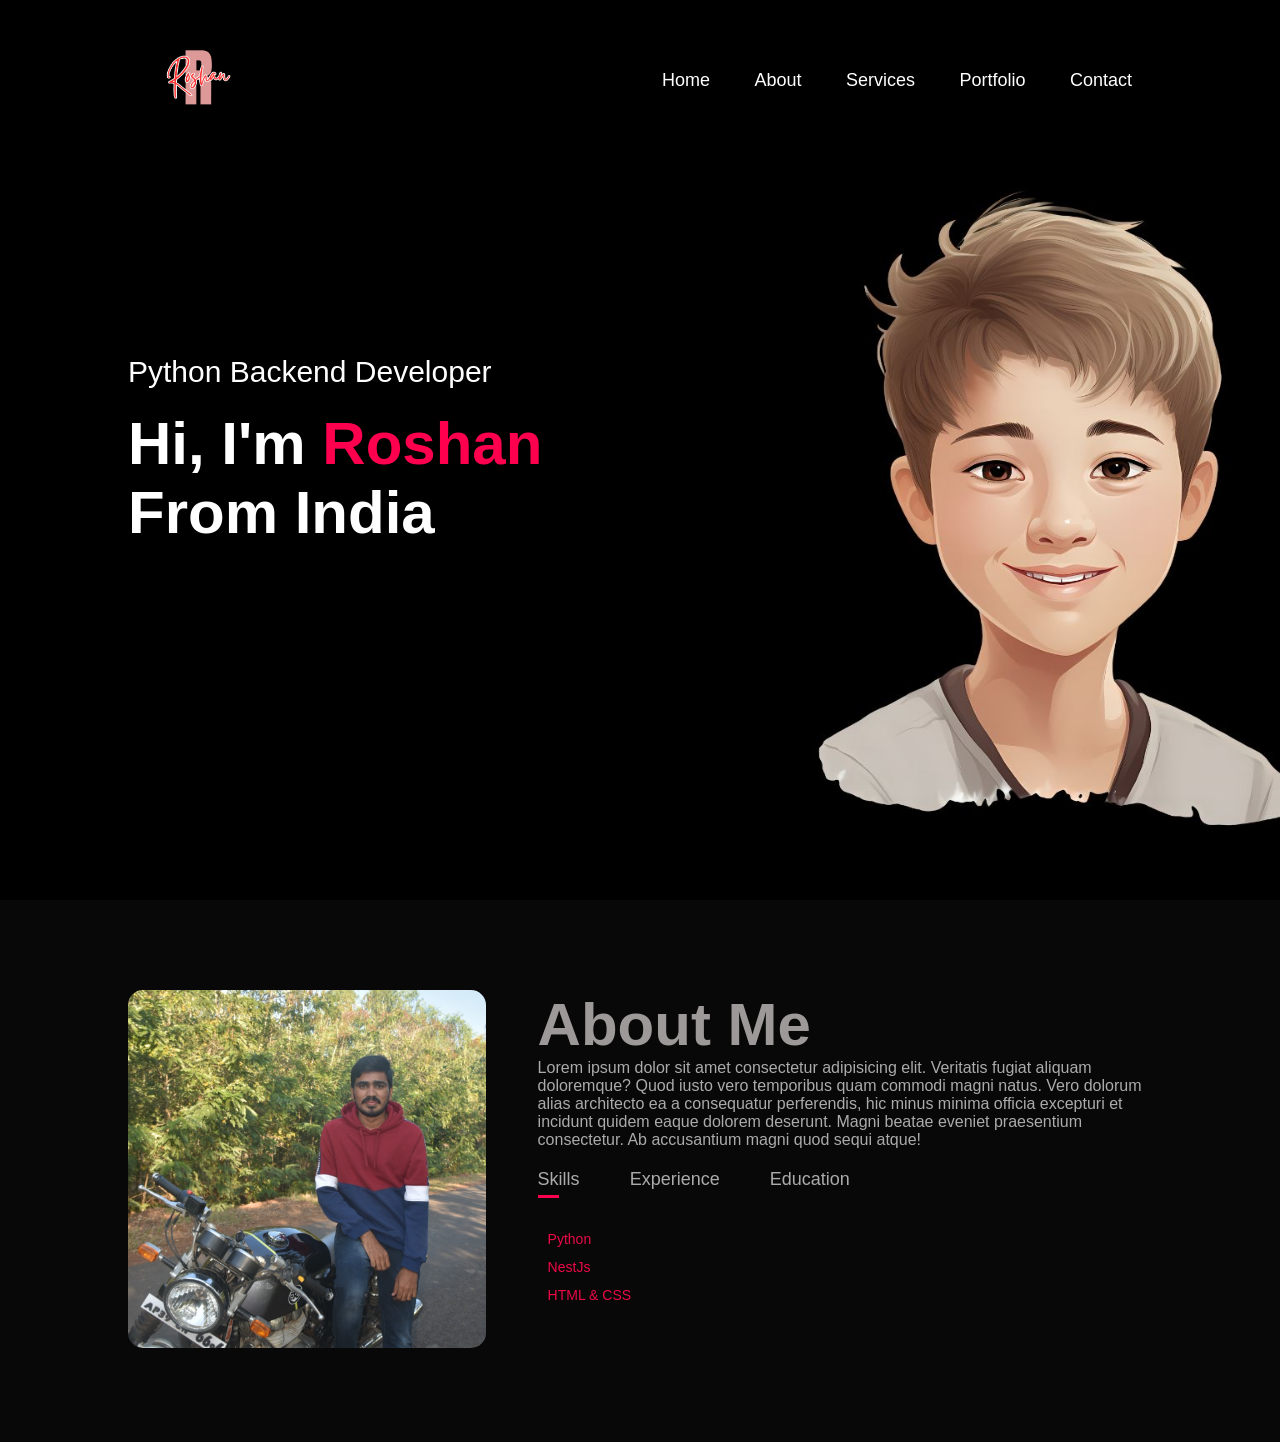
==== index.html @ 66f6ddd4 "Intial commit of portfolio" ====
<!DOCTYPE html>
<html lang="en">
<head>
    <meta charset="UTF-8">
    <meta http-equiv="x-UA-compatible" content="IE=edge">
    <meta name="viewport" content="width=device-width, initial-scale=1.0">
    <title>Roshan - Portfolio Website</title>
    <link rel="stylesheet" href="style.css">
</head>
<body>
    
    <div id="header">
        <div class="container">
            <nav>
                <img src="images/roshan_name_logo.jpg" class= "logo" alt="">
                <ul>
                    <li><a href="#">Home</a></li>
                    <li><a href="#">About</a></li>
                    <li><a href="#">Services</a></li>
                    <li><a href="#">Portfolio</a></li>
                    <li><a href="#">Contact</a></li>
                </ul>
            </nav>
            <div class="header-text">
                <p>Python Backend Developer</p>
                <h1>Hi, I'm <span>Roshan</span><br> From India</h1>
            </div>
        </div>
    </div>
    <!-- about -->
    <div id="about">
        <div class="container">
            <div class="row">
                <div class="about-col-1">
                    <img src="images/aboutpageImg.jpg">
                </div>
                <div class="about-col-2">
                    <h1 class="sub-title">About Me</h1>
                    <p>Lorem ipsum dolor sit amet consectetur adipisicing elit. Veritatis fugiat aliquam doloremque? Quod iusto vero temporibus quam commodi magni natus. Vero dolorum alias architecto ea a consequatur perferendis, hic minus minima officia excepturi et incidunt quidem eaque dolorem deserunt. Magni beatae eveniet praesentium consectetur. Ab accusantium magni quod sequi atque!</p>
                    <div class="tab-titles">
                        <p class="tab-links active-link" onclick="opentab('skills')">Skills</p>
                        <p class="tab-links" onclick="opentab('experience')">Experience</p>
                        <p class="tab-links" onclick="opentab('education')">Education</p>
                    </div>
                    <div class="tab-contents active-tab" id="skills">
                        <ul>
                            <li><span>Python</span></li>
                            <li><span>NestJs</span></li>
                            <li><span>HTML & CSS</span></li>
                        </ul>
                    </div>
                    <div class="tab-contents" id="experience">
                        <ul>
                            <li><span>Python</span> <br>Hands on Experience Backend API's</li>
                            <li><span>NestJs</span><br>Experienced in Building Backend API's</li>
                            <li><span>Web Development</span><br>Experience in HTML and CSS</li>
                        </ul>
                    </div>
                    <div class="tab-contents" id="education">
                        <ul>
                            <li><span>2023 - PACE Institute Of Technology And Sciences</span><br>B.Tech - Electronics and Communication Enginerring</li>
                            <li><span>2019 - Narayana Junior College</span><br>Intermediate - MPC</li>
                            <li><span>2017 - Siddardha High School</span><br>SSC</li>
                        </ul>
                    </div>
                </div>
            </div>
        </div>
    </div>

    <script>

        var tablinks = document.getElementsByClassName("tab-links");
        var tabconents = document.getElementsByClassName("tab-contents");
        function opentab(tabname){
            for (tablink of tablinks){
                tablink.classList.remove("active-link")
            }
            for (tabconent of tabconents){
                tabconent.classList.remove("active-tab")
            }
            event.currentTarget.classList.add("active-link");
            document.getElementById(tabname).classList.add("active-tab")
        }

    </script>

</body>
</html>
---- style.css ----
* {
    margin: 0;
    padding: 0;
    font-family: 'Poppins', sans-serif;
    box-sizing: border-box;
}
body {
    background: #080808;
    color: #fff;
}

#header {
    width: 100%;
    height: 100vh;
    background-image: url(images/R.jpg);
    background-size: cover;
    background-position: center;
}
.container{
    padding: 10px 10%;
}

nav{
    display: flex;
    align-items: center;
    justify-content: space-between;
    flex-wrap: wrap;
}

.logo {
    width: 140px;
}

nav ul li {
    display: inline-block;
    list-style: none;
    margin: 10px 20px;
}

nav ul li a {
    color: #fff;
    text-decoration: none;
    font-size: 18px;
    position: relative;
}

nav ul li a::after{
    content: '';
    width: 0%;
    height: 3px;
    background: #ff004f;
    position: absolute;
    left: 0;
    bottom: -6px;
    transition: 0.5s;
}

nav ul li a:hover::after{
    width: 100%;
}

.header-text {
    margin-top: 20%;
    font-size: 30px;
}

.header-text h1 {
    font-size: 60px;
    margin-top: 20px;
}

.header-text h1 span {
    color: #ff004f;
}

/* -----------about----------- */
#about {
    padding: 80px 0;
    color: #ababab;
}
.row {
    display: flex;
    justify-content: space-between;
    flex-wrap: wrap;
}

.about-col-1{
    flex-basis: 35%;
}
.about-col-1 img{
    width: 100%;
    border-radius: 15px;
}

.about-col-2{
    flex-basis: 60%;
}

.sub-title{
    font-size: 60px;
    font-weight: 600;
    color: #9e9999;
}
.tab-titles{
    display: flex;
    margin: 20px 0 40px;
}
.tab-links{
    margin-right: 50px;
    font-size: 18px;
    font-weight: 500;
    cursor: pointer;
    position: relative;
}
.tab-links::after{
    content: '';
    width: 0;
    height: 3px;
    background: #ff004f;
    position: absolute;
    left: 0;
    bottom: -8px;
    transition: 0.5s;
}
.tab-links.active-link::after{
    width: 50%;
}

.tab-contents ul li {
    list-style: none;
    margin: 10px;
}
.tab-contents ul li span{
    color: #ec0946;
    font-size: 14px;
}
.tab-contents{
    display: none;
}
.tab-contents.active-tab{
    display: block;
}
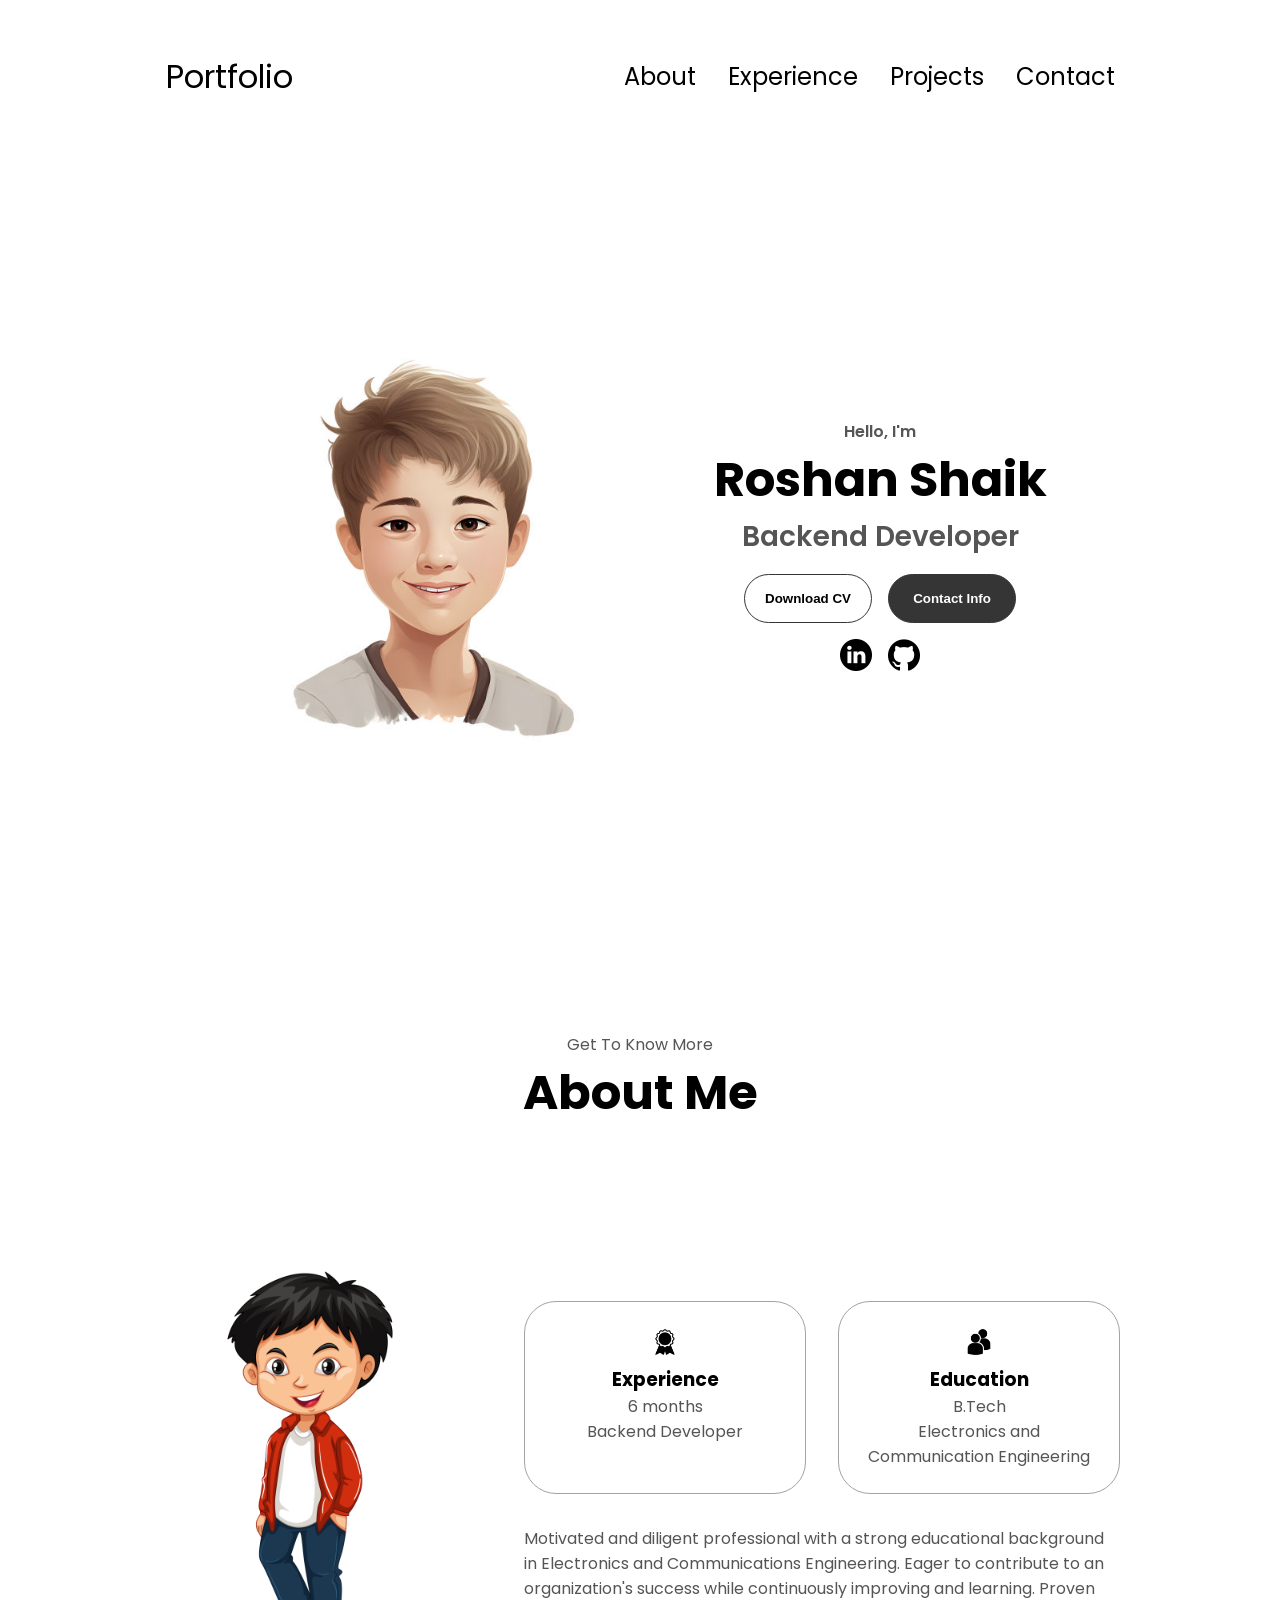
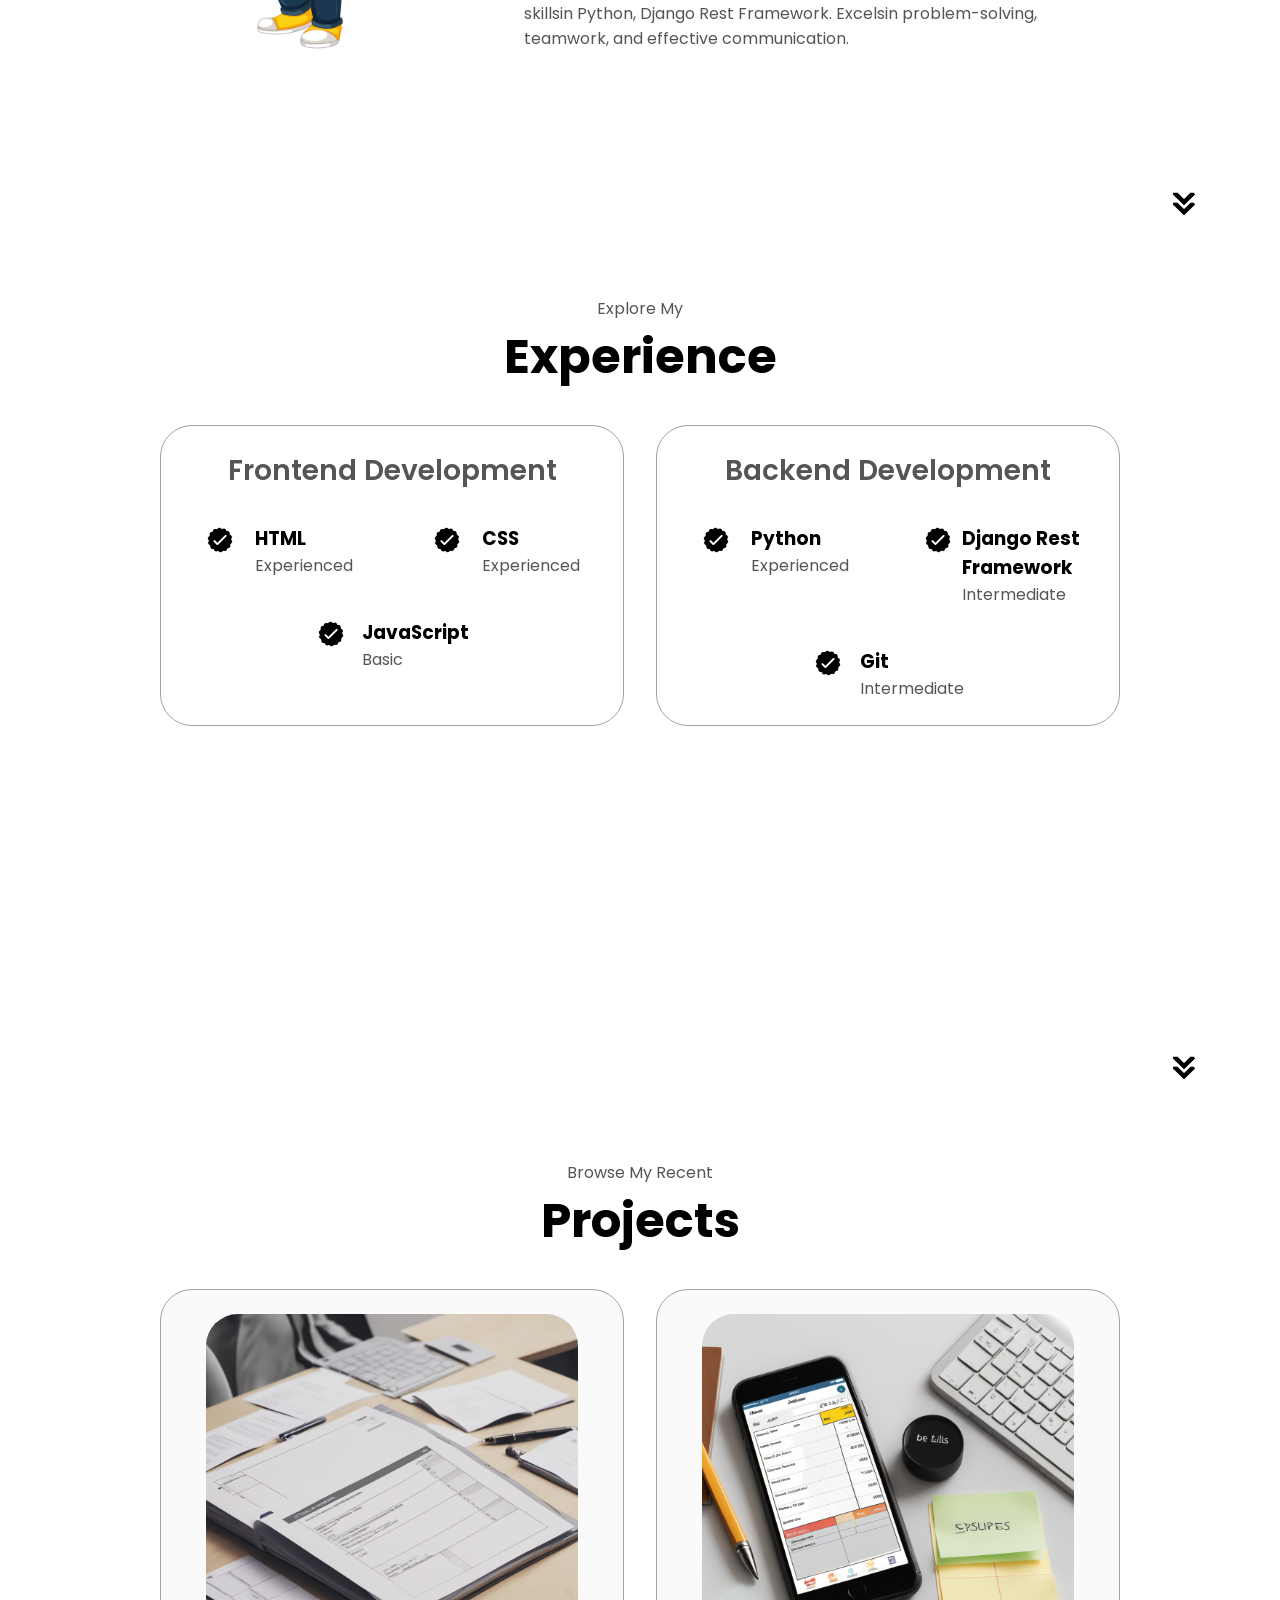
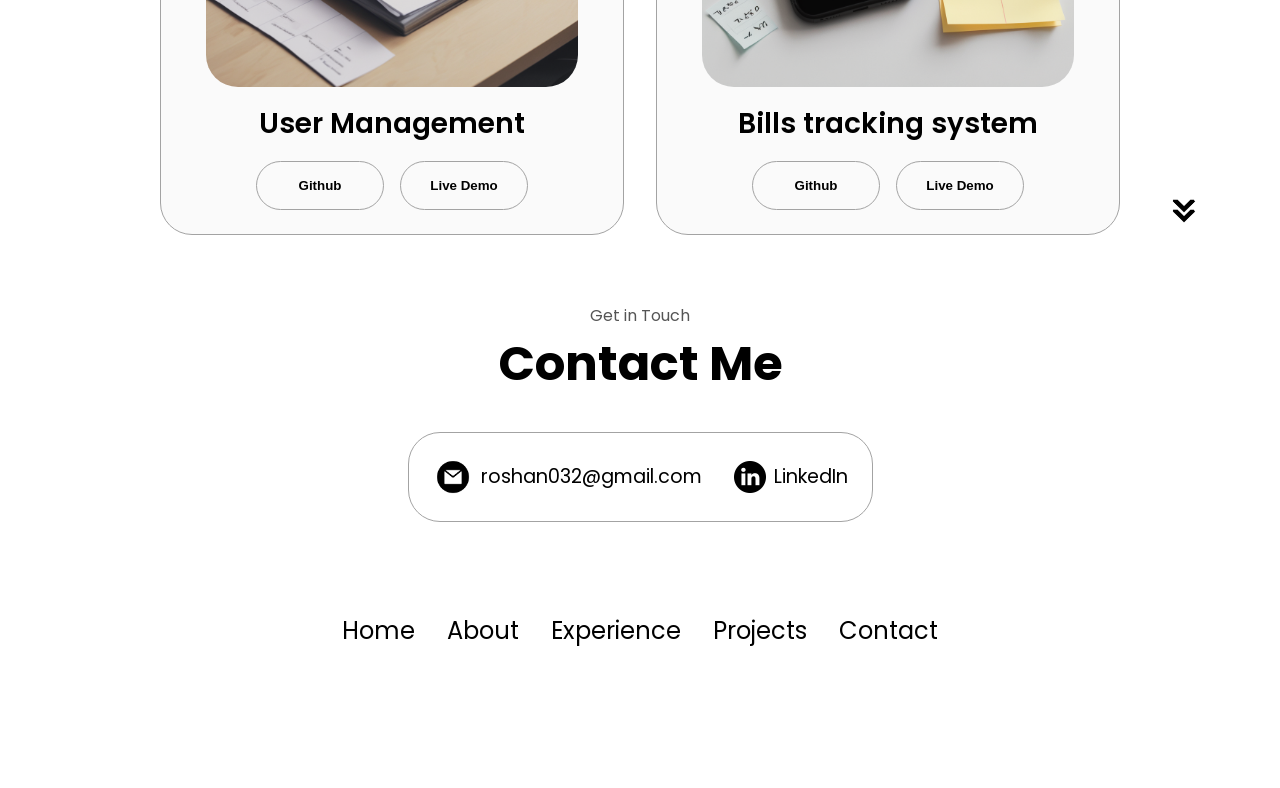
==== commit cda49779: "Intial commit" ====
--- a/index.html
+++ b/index.html
@@ -1,89 +1,382 @@
 <!DOCTYPE html>
 <html lang="en">
-<head>
-    <meta charset="UTF-8">
-    <meta http-equiv="x-UA-compatible" content="IE=edge">
-    <meta name="viewport" content="width=device-width, initial-scale=1.0">
-    <title>Roshan - Portfolio Website</title>
-    <link rel="stylesheet" href="style.css">
-</head>
-<body>
-    
-    <div id="header">
-        <div class="container">
-            <nav>
-                <img src="images/roshan_name_logo.jpg" class= "logo" alt="">
-                <ul>
-                    <li><a href="#">Home</a></li>
-                    <li><a href="#">About</a></li>
-                    <li><a href="#">Services</a></li>
-                    <li><a href="#">Portfolio</a></li>
-                    <li><a href="#">Contact</a></li>
-                </ul>
-            </nav>
-            <div class="header-text">
-                <p>Python Backend Developer</p>
-                <h1>Hi, I'm <span>Roshan</span><br> From India</h1>
-            </div>
-        </div>
-    </div>
-    <!-- about -->
-    <div id="about">
-        <div class="container">
-            <div class="row">
-                <div class="about-col-1">
-                    <img src="images/aboutpageImg.jpg">
-                </div>
-                <div class="about-col-2">
-                    <h1 class="sub-title">About Me</h1>
-                    <p>Lorem ipsum dolor sit amet consectetur adipisicing elit. Veritatis fugiat aliquam doloremque? Quod iusto vero temporibus quam commodi magni natus. Vero dolorum alias architecto ea a consequatur perferendis, hic minus minima officia excepturi et incidunt quidem eaque dolorem deserunt. Magni beatae eveniet praesentium consectetur. Ab accusantium magni quod sequi atque!</p>
-                    <div class="tab-titles">
-                        <p class="tab-links active-link" onclick="opentab('skills')">Skills</p>
-                        <p class="tab-links" onclick="opentab('experience')">Experience</p>
-                        <p class="tab-links" onclick="opentab('education')">Education</p>
-                    </div>
-                    <div class="tab-contents active-tab" id="skills">
-                        <ul>
-                            <li><span>Python</span></li>
-                            <li><span>NestJs</span></li>
-                            <li><span>HTML & CSS</span></li>
-                        </ul>
-                    </div>
-                    <div class="tab-contents" id="experience">
-                        <ul>
-                            <li><span>Python</span> <br>Hands on Experience Backend API's</li>
-                            <li><span>NestJs</span><br>Experienced in Building Backend API's</li>
-                            <li><span>Web Development</span><br>Experience in HTML and CSS</li>
-                        </ul>
-                    </div>
-                    <div class="tab-contents" id="education">
-                        <ul>
-                            <li><span>2023 - PACE Institute Of Technology And Sciences</span><br>B.Tech - Electronics and Communication Enginerring</li>
-                            <li><span>2019 - Narayana Junior College</span><br>Intermediate - MPC</li>
-                            <li><span>2017 - Siddardha High School</span><br>SSC</li>
-                        </ul>
-                    </div>
-                </div>
-            </div>
-        </div>
-    </div>
+  <head>
+    <meta charset="UTF-8" />
+    <meta http-equiv="X-UA-Compatible" content="IE=edge" />
+    <meta name="viewport" content="width=device-width, initial-scale=1.0" />
+    <title>My Portfolio</title>
+    <link rel="stylesheet" href="style.css" />
+    <link rel="stylesheet" href="mediaqueries.css" />
+  </head>
+  <body>
+    <nav id="desktop-nav">
+      <!-- <div class="logo">John Doe</div> -->
+      <div class="logo">Portfolio</div>
+      <div>
+        <ul class="nav-links">
+          <li><a href="#about">About</a></li>
+          <li><a href="#experience">Experience</a></li>
+          <li><a href="#projects">Projects</a></li>
+          <li><a href="#contact">Contact</a></li>
+        </ul>
+      </div>
+    </nav>
+    <nav id="hamburger-nav">
+      <div class="logo">Roshan</div>
+      <div class="hamburger-menu">
+        <div class="hamburger-icon" onclick="toggleMenu()">
+          <span></span>
+          <span></span>
+          <span></span>
+        </div>
+        <div class="menu-links">
+          <li><a href="#about" onclick="toggleMenu()">About</a></li>
+          <li><a href="#experience" onclick="toggleMenu()">Experience</a></li>
+          <li><a href="#projects" onclick="toggleMenu()">Projects</a></li>
+          <li><a href="#contact" onclick="toggleMenu()">Contact</a></li>
+        </div>
+      </div>
+    </nav>
+    <section id="profile">
+      <div class="section__pic-container">
+        <img src="./src_files/imresizer-1720072290547.jpg" alt="John Doe profile picture" />
+      </div>
+      <div class="section__text">
+        <p class="section__text__p1">Hello, I'm</p>
+        <h1 class="title">Roshan Shaik</h1>
+        <p class="section__text__p2">Backend Developer</p>
+        <div class="btn-container">
+          <button
+            class="btn btn-color-2"
+            onclick="window.open('./src_files/ROSHAN-SHAIK-RESUME.pdf')"
+          >
+            Download CV
+          </button>
+          <button class="btn btn-color-1" onclick="location.href='./#contact'">
+            Contact Info
+          </button>
+        </div>
+        <div id="socials-container">
+          <img
+              src="./assets/linkedin.png"
+              alt="My LinkedIn profile"
+              class="icon"
+              onclick="window.open('https://www.linkedin.com/in/roshan-shaik-60962622a/', '_blank')"
+          />
+          <img
+            src="./assets/github.png"
+            alt="My Github profile"
+            class="icon"
+            onclick="window.open('https://github.com/roshan-sk','_blank')"
+          />
+        </div>
+      </div>
+    </section>
+    <section id="about">
+      <p class="section__text__p1">Get To Know More</p>
+      <h1 class="title">About Me</h1>
+      <div class="section-container">
+        <div class="section__pic-container">
+          <img
+            src="./src_files/Happy-boy-cartoon-on-transparent-background-PNG.png"
+            alt="Profile picture"
+            class="about-pic"
+          />
+        </div>
+        <div class="about-details-container">
+          <div class="about-containers">
+            <div class="details-container">
+              <img
+                src="./assets/experience.png"
+                alt="Experience icon"
+                class="icon"
+              />
+              <h3>Experience</h3>
+              <p>6 months <br />Backend Developer</p>
+            </div>
+            <div class="details-container">
+              <img
+                src="./assets/education.png"
+                alt="Education icon"
+                class="icon"
+              />
+              <h3>Education</h3>
+              <p>B.Tech<br />Electronics and Communication Engineering</p>
+            </div>
+          </div>
+          <div class="text-container">
+            <p>
+              Motivated and diligent professional with a strong educational background in Electronics and Communications
+Engineering. Eager to contribute to an organization's success while continuously improving and learning. Proven
+skillsin Python, Django Rest Framework. Excelsin problem-solving, teamwork, and effective communication.
 
-    <script>
-
-        var tablinks = document.getElementsByClassName("tab-links");
-        var tabconents = document.getElementsByClassName("tab-contents");
-        function opentab(tabname){
-            for (tablink of tablinks){
-                tablink.classList.remove("active-link")
-            }
-            for (tabconent of tabconents){
-                tabconent.classList.remove("active-tab")
-            }
-            event.currentTarget.classList.add("active-link");
-            document.getElementById(tabname).classList.add("active-tab")
-        }
-
-    </script>
-
-</body>
-</html>+            </p>
+          </div>
+        </div>
+      </div>
+      <img
+        src="./assets/arrow.png"
+        alt="Arrow icon"
+        class="icon arrow"
+        onclick="location.href='./#experience'"
+      />
+    </section>
+    <section id="experience">
+      <p class="section__text__p1">Explore My</p>
+      <h1 class="title">Experience</h1>
+      <div class="experience-details-container">
+        <div class="about-containers">
+          <div class="details-container">
+            <h2 class="experience-sub-title">Frontend Development</h2>
+            <div class="article-container">
+              <article>
+                <img
+                  src="./assets/checkmark.png"
+                  alt="Experience icon"
+                  class="icon"
+                />
+                <div>
+                  <h3>HTML</h3>
+                  <p>Experienced</p>
+                </div>
+              </article>
+              <article>
+                <img
+                  src="./assets/checkmark.png"
+                  alt="Experience icon"
+                  class="icon"
+                />
+                <div>
+                  <h3>CSS</h3>
+                  <p>Experienced</p>
+                </div>
+              </article>
+              <!-- <article>
+                <img
+                  src="./assets/checkmark.png"
+                  alt="Experience icon"
+                  class="icon"
+                />
+                <div>
+                  <h3>SASS</h3>
+                  <p>Intermediate</p>
+                </div> -->
+              </article>
+              <article>
+                <img
+                  src="./assets/checkmark.png"
+                  alt="Experience icon"
+                  class="icon"
+                />
+                <div>
+                  <h3>JavaScript</h3>
+                  <p>Basic</p>
+                </div>
+              </article>
+              <!-- <article>
+                <img
+                  src="./assets/checkmark.png"
+                  alt="Experience icon"
+                  class="icon"
+                />
+                <div>
+                  <h3>TypeScript</h3>
+                  <p>Basic</p>
+                </div>
+              </article> -->
+              <!-- <article>
+                <img
+                  src="./assets/checkmark.png"
+                  alt="Experience icon"
+                  class="icon"
+                />
+                <div>
+                  <h3>Material UI</h3>
+                  <p>Intermediate</p>
+                </div>
+              </article> -->
+            </div>
+          </div>
+          <div class="details-container">
+            <h2 class="experience-sub-title">Backend Development</h2>
+            <div class="article-container">
+              <article>
+                <img
+                  src="./assets/checkmark.png"
+                  alt="Experience icon"
+                  class="icon"
+                />
+                <div>
+                  <h3>Python</h3>
+                  <p>Experienced</p>
+                </div>
+              </article>
+              <article>
+                <img
+                  src="./assets/checkmark.png"
+                  alt="Experience icon"
+                  class="icon"
+                />
+                <div>
+                  <h3>Django Rest Framework</h3>
+                  <p>Intermediate</p>
+                </div>
+              </article>
+              <!-- <article>
+                <img
+                  src="./assets/checkmark.png"
+                  alt="Experience icon"
+                  class="icon"
+                />
+                <div>
+                  <h3>Express JS</h3>
+                  <p>Intermediate</p>
+                </div>
+              </article> -->
+              <article>
+                <img
+                  src="./assets/checkmark.png"
+                  alt="Experience icon"
+                  class="icon"
+                />
+                <div>
+                  <h3>Git</h3>
+                  <p>Intermediate</p>
+                </div>
+              </article>
+            </div>
+          </div>
+        </div>
+      </div>
+      <img
+        src="./assets/arrow.png"
+        alt="Arrow icon"
+        class="icon arrow"
+        onclick="location.href='./#projects'"
+      />
+    </section>
+    <section id="projects">
+      <p class="section__text__p1">Browse My Recent</p>
+      <h1 class="title">Projects</h1>
+      <div class="experience-details-container">
+        <div class="about-containers">
+          <div class="details-container color-container">
+            <div class="article-container">
+              <img
+                src="./src_files/user-management-project-logo.png"
+                alt="Project 1"
+                class="project-img"
+              />
+            </div>
+            <h2 class="experience-sub-title project-title">User Management</h2>
+            <div class="btn-container">
+              <button
+                class="btn btn-color-2 project-btn"
+                onclick="location.href='https://github.com/roshan-sk/Bill-tracking/tree/user-management-app'"
+              >
+                Github
+              </button>
+              <button
+                class="btn btn-color-2 project-btn"
+                onclick="location.href='https://drive.google.com/file/d/14TXmhl8zT9KHLQF8UTpURg7Ku1aveK-c/view?usp=sharing'"
+              >
+                Live Demo
+              </button>
+            </div>
+          </div>
+          <div class="details-container color-container">
+            <div class="article-container">
+              <img
+                src="./src_files/bill-tracking-project-logo.png"
+                alt="Project 2"
+                class="project-img"
+              />
+            </div>
+            <h2 class="experience-sub-title project-title">Bills tracking system</h2>
+            <div class="btn-container">
+              <button
+                class="btn btn-color-2 project-btn"
+                onclick="location.href='https://github.com/roshan-sk/Bill-tracking/tree/partial-updated-code'"
+              >
+                Github
+              </button>
+              <button
+                class="btn btn-color-2 project-btn"
+                onclick="location.href='http://localhost:8000/bills/'"
+              >
+                Live Demo
+              </button>
+            </div>
+          </div>
+          <!-- <div class="details-container color-container">
+            <div class="article-container">
+              <img
+                src="./assets/project-3.png"
+                alt="Project 3"
+                class="project-img"
+              />
+            </div>
+            <h2 class="experience-sub-title project-title">Project Three</h2>
+            <div class="btn-container">
+              <button
+                class="btn btn-color-2 project-btn"
+                onclick="location.href='https://github.com/'"
+              >
+                Github
+              </button>
+              <button
+                class="btn btn-color-2 project-btn"
+                onclick="location.href='https://github.com/'"
+              >
+                Live Demo
+              </button>
+            </div>
+          </div> -->
+        </div>
+      </div>
+      <img
+        src="./assets/arrow.png"
+        alt="Arrow icon"
+        class="icon arrow"
+        onclick="location.href='./#contact'"
+      />
+    </section>
+    <section id="contact">
+      <p class="section__text__p1">Get in Touch</p>
+      <h1 class="title">Contact Me</h1>
+      <div class="contact-info-upper-container">  
+        <div class="contact-info-container">
+          <img
+            src="./assets/email.png"
+            alt="Email icon"
+            class="icon contact-icon email-icon"
+          />
+          <p><a href="mailto:examplemail@gmail.com">roshan032@gmail.com</a></p>
+        </div>
+        <div class="contact-info-container">
+          <img
+            src="./assets/linkedin.png"
+            alt="LinkedIn icon"
+            class="icon contact-icon"
+          />
+          <p><a href="https://www.linkedin.com/in/roshan-shaik-60962622a/">LinkedIn</a></p>
+        </div>
+      </div>
+    </section>
+    <footer>
+      <nav>
+        <div class="nav-links-container">
+          <ul class="nav-links">
+            <li><a href="#profile">Home</a></li>
+            <li><a href="#about">About</a></li>
+            <li><a href="#experience">Experience</a></li>
+            <li><a href="#projects">Projects</a></li>
+            <li><a href="#contact">Contact</a></li>
+          </ul>
+        </div>
+      </nav>
+      <!-- <p>Copyright &#169; 2023 John Doe. All Rights Reserved.</p> -->
+    </footer>
+    <script src="script.js"></script>
+  </body>
+</html>
--- a/style.css
+++ b/style.css
@@ -1,142 +1,432 @@
+/* GENERAL */
+
+@import url("https://fonts.googleapis.com/css2?family=Poppins:wght@300;400;500;600&display=swap");
+
 * {
-    margin: 0;
-    padding: 0;
-    font-family: 'Poppins', sans-serif;
-    box-sizing: border-box;
-}
+  margin: 0;
+  padding: 0;
+}
+
 body {
-    background: #080808;
-    color: #fff;
-}
-
-#header {
-    width: 100%;
-    height: 100vh;
-    background-image: url(images/R.jpg);
-    background-size: cover;
-    background-position: center;
-}
-.container{
-    padding: 10px 10%;
-}
-
-nav{
-    display: flex;
-    align-items: center;
-    justify-content: space-between;
-    flex-wrap: wrap;
+  font-family: "Poppins", sans-serif;
+}
+
+html {
+  scroll-behavior: smooth;
+}
+
+p {
+  color: rgb(85, 85, 85);
+}
+
+/* TRANSITION */
+
+a,
+.btn {
+  transition: all 300ms ease;
+}
+
+/* DESKTOP NAV */
+
+nav,
+.nav-links {
+  display: flex;
+}
+
+nav {
+  justify-content: space-around;
+  align-items: center;
+  height: 17vh;
+}
+
+.nav-links {
+  gap: 2rem;
+  list-style: none;
+  font-size: 1.5rem;
+}
+
+a {
+  color: black;
+  text-decoration: none;
+  text-decoration-color: white;
+}
+
+a:hover {
+  color: grey;
+  text-decoration: underline;
+  text-underline-offset: 1rem;
+  text-decoration-color: rgb(181, 181, 181);
 }
 
 .logo {
-    width: 140px;
-}
-
-nav ul li {
-    display: inline-block;
-    list-style: none;
-    margin: 10px 20px;
-}
-
-nav ul li a {
-    color: #fff;
-    text-decoration: none;
-    font-size: 18px;
-    position: relative;
-}
-
-nav ul li a::after{
-    content: '';
-    width: 0%;
-    height: 3px;
-    background: #ff004f;
-    position: absolute;
-    left: 0;
-    bottom: -6px;
-    transition: 0.5s;
-}
-
-nav ul li a:hover::after{
-    width: 100%;
-}
-
-.header-text {
-    margin-top: 20%;
-    font-size: 30px;
-}
-
-.header-text h1 {
-    font-size: 60px;
-    margin-top: 20px;
-}
-
-.header-text h1 span {
-    color: #ff004f;
-}
-
-/* -----------about----------- */
+  font-size: 2rem;
+}
+
+.logo:hover {
+  cursor: default;
+}
+
+/* HAMBURGER MENU */
+
+#hamburger-nav {
+  display: none;
+}
+
+.hamburger-menu {
+  position: relative;
+  display: inline-block;
+}
+
+.hamburger-icon {
+  display: flex;
+  flex-direction: column;
+  justify-content: space-between;
+  height: 24px;
+  width: 30px;
+  cursor: pointer;
+}
+
+.hamburger-icon span {
+  width: 100%;
+  height: 2px;
+  background-color: black;
+  transition: all 0.3 ease-in-out;
+}
+
+.menu-links {
+  position: absolute;
+  top: 100%;
+  right: 0;
+  background-color: white;
+  width: fit-content;
+  max-height: 0;
+  overflow: hidden;
+  transition: all 0.3 ease-in-out;
+}
+
+.menu-links a {
+  display: block;
+  padding: 10px;
+  text-align: center;
+  font-size: 1.5rem;
+  color: black;
+  text-decoration: none;
+  transition: all 0.3 ease-in-out;
+}
+
+.menu-links li {
+  list-style: none;
+}
+
+.menu-links.open {
+  max-height: 300px;
+}
+
+.hamburger-icon.open span:first-child {
+  transform: rotate(45deg) translate(10px, 5px);
+}
+
+.hamburger-icon.open span:nth-child(2) {
+  opacity: 0;
+}
+
+.hamburger-icon.open span:last-child {
+  transform: rotate(-45deg) translate(10px, -5px);
+}
+
+.hamburger-icon span:first-child {
+  transform: none;
+}
+
+.hamburger-icon span:first-child {
+  opacity: 1;
+}
+
+.hamburger-icon span:first-child {
+  transform: none;
+}
+
+/* SECTIONS */
+
+section {
+  padding-top: 4vh;
+  height: 96vh;
+  margin: 0 10rem;
+  box-sizing: border-box;
+  min-height: fit-content;
+}
+
+.section-container {
+  display: flex;
+}
+
+/* PROFILE SECTION */
+
+#profile {
+  display: flex;
+  justify-content: center;
+  gap: 5rem;
+  height: 80vh;
+}
+
+.section__pic-container {
+  display: flex;
+  height: 400px;
+  width: 400px;
+  margin: auto 0;
+}
+
+.section__text {
+  align-self: center;
+  text-align: center;
+}
+
+.section__text p {
+  font-weight: 600;
+}
+
+.section__text__p1 {
+  text-align: center;
+}
+
+.section__text__p2 {
+  font-size: 1.75rem;
+  margin-bottom: 1rem;
+}
+
+.title {
+  font-size: 3rem;
+  text-align: center;
+}
+
+#socials-container {
+  display: flex;
+  justify-content: center;
+  margin-top: 1rem;
+  gap: 1rem;
+}
+
+/* ICONS */
+
+.icon {
+  cursor: pointer;
+  height: 2rem;
+}
+
+/* BUTTONS */
+
+.btn-container {
+  display: flex;
+  justify-content: center;
+  gap: 1rem;
+}
+
+.btn {
+  font-weight: 600;
+  transition: all 300ms ease;
+  padding: 1rem;
+  width: 8rem;
+  border-radius: 2rem;
+}
+
+.btn-color-1,
+.btn-color-2 {
+  border: rgb(53, 53, 53) 0.1rem solid;
+}
+
+.btn-color-1:hover,
+.btn-color-2:hover {
+  cursor: pointer;
+}
+
+.btn-color-1,
+.btn-color-2:hover {
+  background: rgb(53, 53, 53);
+  color: white;
+}
+
+.btn-color-1:hover {
+  background: rgb(0, 0, 0);
+}
+
+.btn-color-2 {
+  background: none;
+}
+
+.btn-color-2:hover {
+  border: rgb(255, 255, 255) 0.1rem solid;
+}
+
+.btn-container {
+  gap: 1rem;
+}
+
+/* ABOUT SECTION */
+
 #about {
-    padding: 80px 0;
-    color: #ababab;
-}
-.row {
-    display: flex;
-    justify-content: space-between;
-    flex-wrap: wrap;
-}
-
-.about-col-1{
-    flex-basis: 35%;
-}
-.about-col-1 img{
-    width: 100%;
-    border-radius: 15px;
-}
-
-.about-col-2{
-    flex-basis: 60%;
-}
-
-.sub-title{
-    font-size: 60px;
-    font-weight: 600;
-    color: #9e9999;
-}
-.tab-titles{
-    display: flex;
-    margin: 20px 0 40px;
-}
-.tab-links{
-    margin-right: 50px;
-    font-size: 18px;
-    font-weight: 500;
-    cursor: pointer;
-    position: relative;
-}
-.tab-links::after{
-    content: '';
-    width: 0;
-    height: 3px;
-    background: #ff004f;
-    position: absolute;
-    left: 0;
-    bottom: -8px;
-    transition: 0.5s;
-}
-.tab-links.active-link::after{
-    width: 50%;
-}
-
-.tab-contents ul li {
-    list-style: none;
-    margin: 10px;
-}
-.tab-contents ul li span{
-    color: #ec0946;
-    font-size: 14px;
-}
-.tab-contents{
-    display: none;
-}
-.tab-contents.active-tab{
-    display: block;
-}+  position: relative;
+}
+
+.about-containers {
+  gap: 2rem;
+  margin-bottom: 2rem;
+  margin-top: 2rem;
+}
+
+.about-details-container {
+  justify-content: center;
+  flex-direction: column;
+}
+
+.about-containers,
+.about-details-container {
+  display: flex;
+}
+
+.about-pic {
+  border-radius: 2rem;
+}
+
+.arrow {
+  position: absolute;
+  right: -5rem;
+  bottom: 2.5rem;
+}
+
+.details-container {
+  padding: 1.5rem;
+  flex: 1;
+  background: white;
+  border-radius: 2rem;
+  border: rgb(53, 53, 53) 0.1rem solid;
+  border-color: rgb(163, 163, 163);
+  text-align: center;
+}
+
+.section-container {
+  gap: 4rem;
+  height: 80%;
+}
+
+.section__pic-container {
+  height: 400px;
+  width: 400px;
+  margin: auto 0;
+}
+
+/* EXPERIENCE SECTION */
+
+#experience {
+  position: relative;
+}
+
+.experience-sub-title {
+  color: rgb(85, 85, 85);
+  font-weight: 600;
+  font-size: 1.75rem;
+  margin-bottom: 2rem;
+}
+
+.experience-details-container {
+  display: flex;
+  justify-content: center;
+  flex-direction: column;
+}
+
+.article-container {
+  display: flex;
+  text-align: initial;
+  flex-wrap: wrap;
+  flex-direction: row;
+  gap: 2.5rem;
+  justify-content: space-around;
+}
+
+article {
+  display: flex;
+  width: 10rem;
+  justify-content: space-around;
+  gap: 0.5rem;
+}
+
+article .icon {
+  cursor: default;
+}
+
+/* PROJECTS SECTION */
+
+#projects {
+  position: relative;
+}
+
+.color-container {
+  border-color: rgb(163, 163, 163);
+  background: rgb(250, 250, 250);
+}
+
+.project-img {
+  border-radius: 2rem;
+  width: 90%;
+  height: 90%;
+}
+
+.project-title {
+  margin: 1rem;
+  color: black;
+}
+
+.project-btn {
+  color: black;
+  border-color: rgb(163, 163, 163);
+}
+
+/* CONTACT */
+
+#contact {
+  display: flex;
+  justify-content: center;
+  flex-direction: column;
+  height: 70vh;
+}
+
+.contact-info-upper-container {
+  display: flex;
+  justify-content: center;
+  border-radius: 2rem;
+  border: rgb(53, 53, 53) 0.1rem solid;
+  border-color: rgb(163, 163, 163);
+  background: (250, 250, 250);
+  margin: 2rem auto;
+  padding: 0.5rem;
+}
+
+.contact-info-container {
+  display: flex;
+  align-items: center;
+  justify-content: center;
+  gap: 0.5rem;
+  margin: 1rem;
+}
+
+.contact-info-container p {
+  font-size: larger;
+}
+
+.contact-icon {
+  cursor: default;
+}
+
+.email-icon {
+  height: 2.5rem;
+}
+
+/* FOOTER SECTION */
+
+footer {
+  height: 26vh;
+  margin: 0 1rem;
+}
+
+footer p {
+  text-align: center;
+}
--- a/mediaqueries.css
+++ b/mediaqueries.css
@@ -0,0 +1,103 @@
+@media screen and (max-width: 1400px) {
+  #profile {
+    height: 83vh;
+    margin-bottom: 6rem;
+  }
+  .about-containers {
+    flex-wrap: wrap;
+  }
+  #contact,
+  #projects {
+    height: fit-content;
+  }
+}
+
+@media screen and (max-width: 1200px) {
+  #desktop-nav {
+    display: none;
+  }
+  #hamburger-nav {
+    display: flex;
+  }
+  #experience,
+  .experience-details-container {
+    margin-top: 2rem;
+  }
+  #profile,
+  .section-container {
+    display: block;
+  }
+  .arrow {
+    display: none;
+  }
+  section,
+  .section-container {
+    height: fit-content;
+  }
+  section {
+    margin: 0 5%;
+  }
+  .section__pic-container {
+    width: 275px;
+    height: 275px;
+    margin: 0 auto 2rem;
+  }
+  .about-containers {
+    margin-top: 0;
+  }
+}
+
+@media screen and (max-width: 600px) {
+  #contact,
+  footer {
+    height: 40vh;
+  }
+  #profile {
+    height: 83vh;
+    margin-bottom: 0;
+  }
+  article {
+    font-size: 1rem;
+  }
+  footer nav {
+    height: fit-content;
+    margin-bottom: 2rem;
+  }
+  .about-containers,
+  .contact-info-upper-container,
+  .btn-container {
+    flex-wrap: wrap;
+  }
+  .contact-info-container {
+    margin: 0;
+  }
+  .contact-info-container p,
+  .nav-links li a {
+    font-size: 1rem;
+  }
+  .experience-sub-title {
+    font-size: 1.25rem;
+  }
+  .logo {
+    font-size: 1.5rem;
+  }
+  .nav-links {
+    flex-direction: column;
+    gap: 0.5rem;
+    text-align: center;
+  }
+  .section__pic-container {
+    width: auto;
+    height: 46vw;
+    justify-content: center;
+  }
+  .section__text__p2 {
+    font-size: 1.25rem;
+  }
+  .title {
+    font-size: 2rem;
+  }
+  .text-container {
+    text-align: justify;
+  }
+}
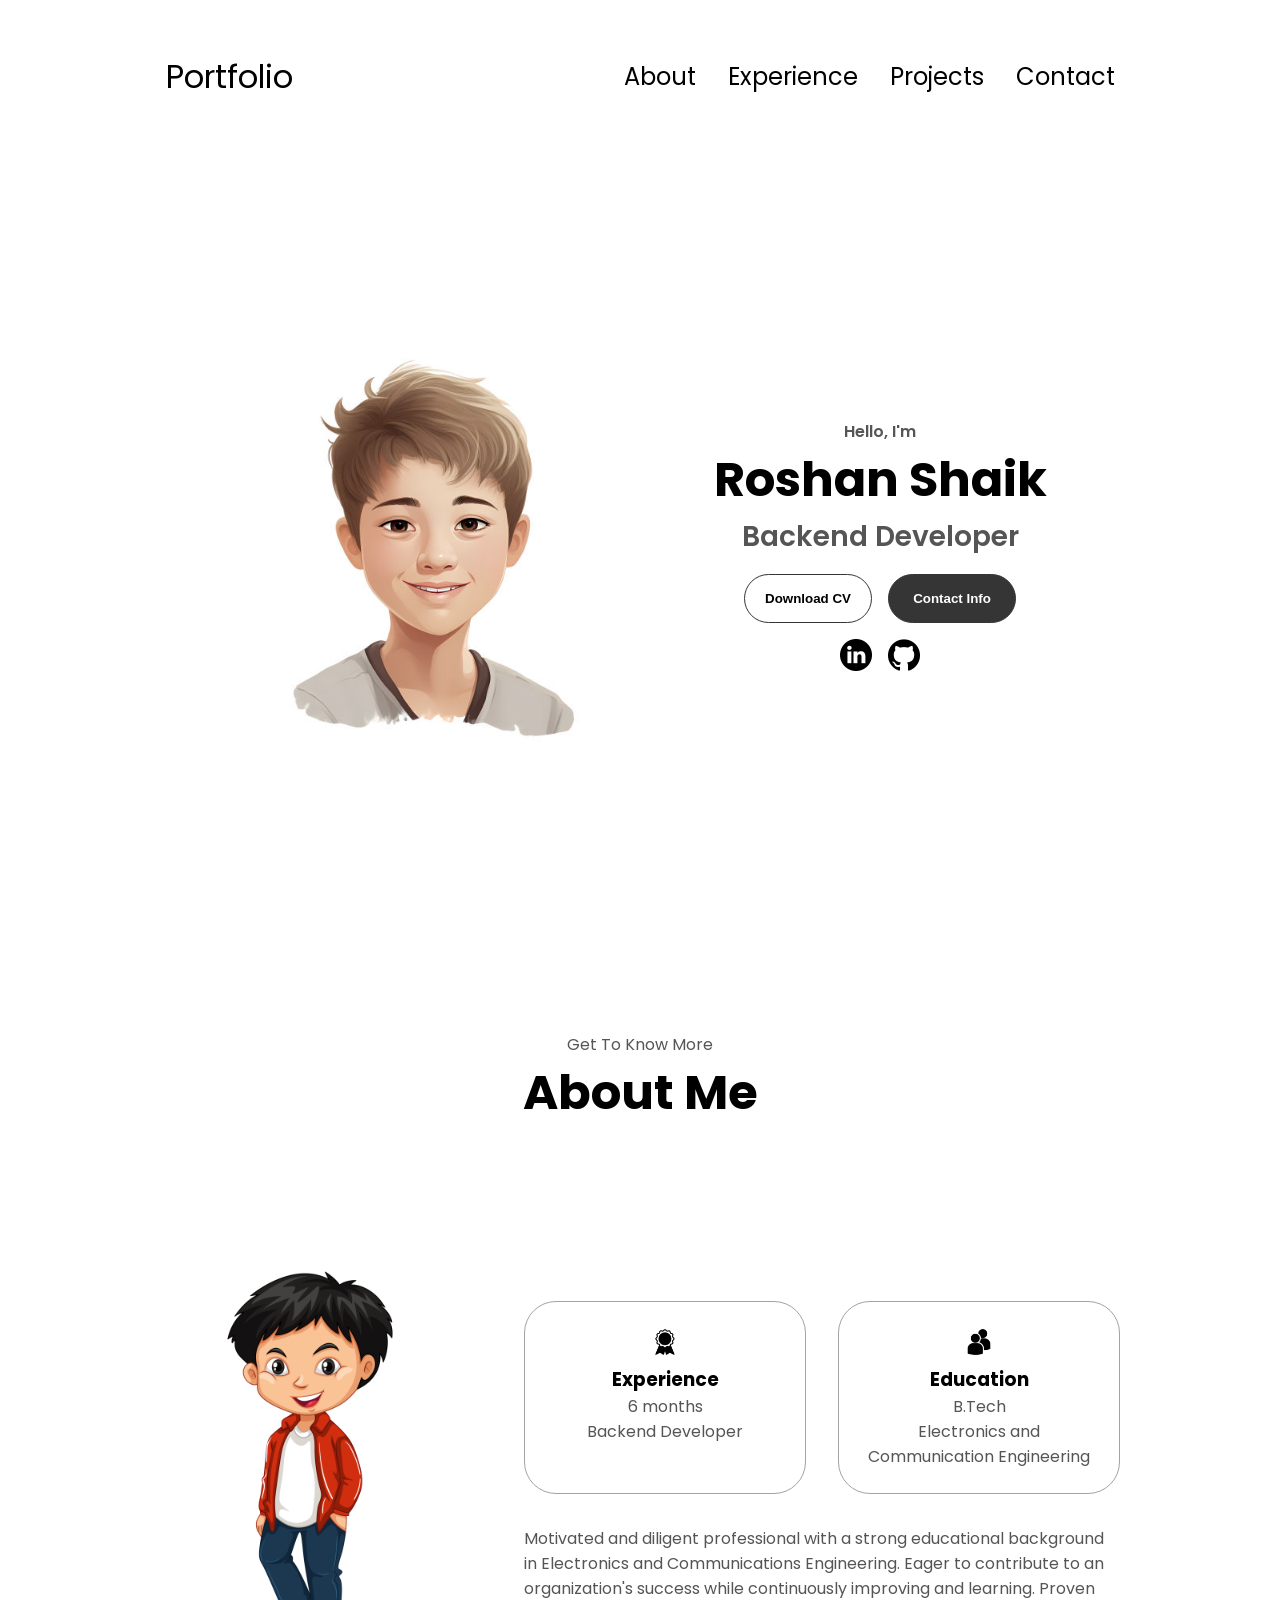
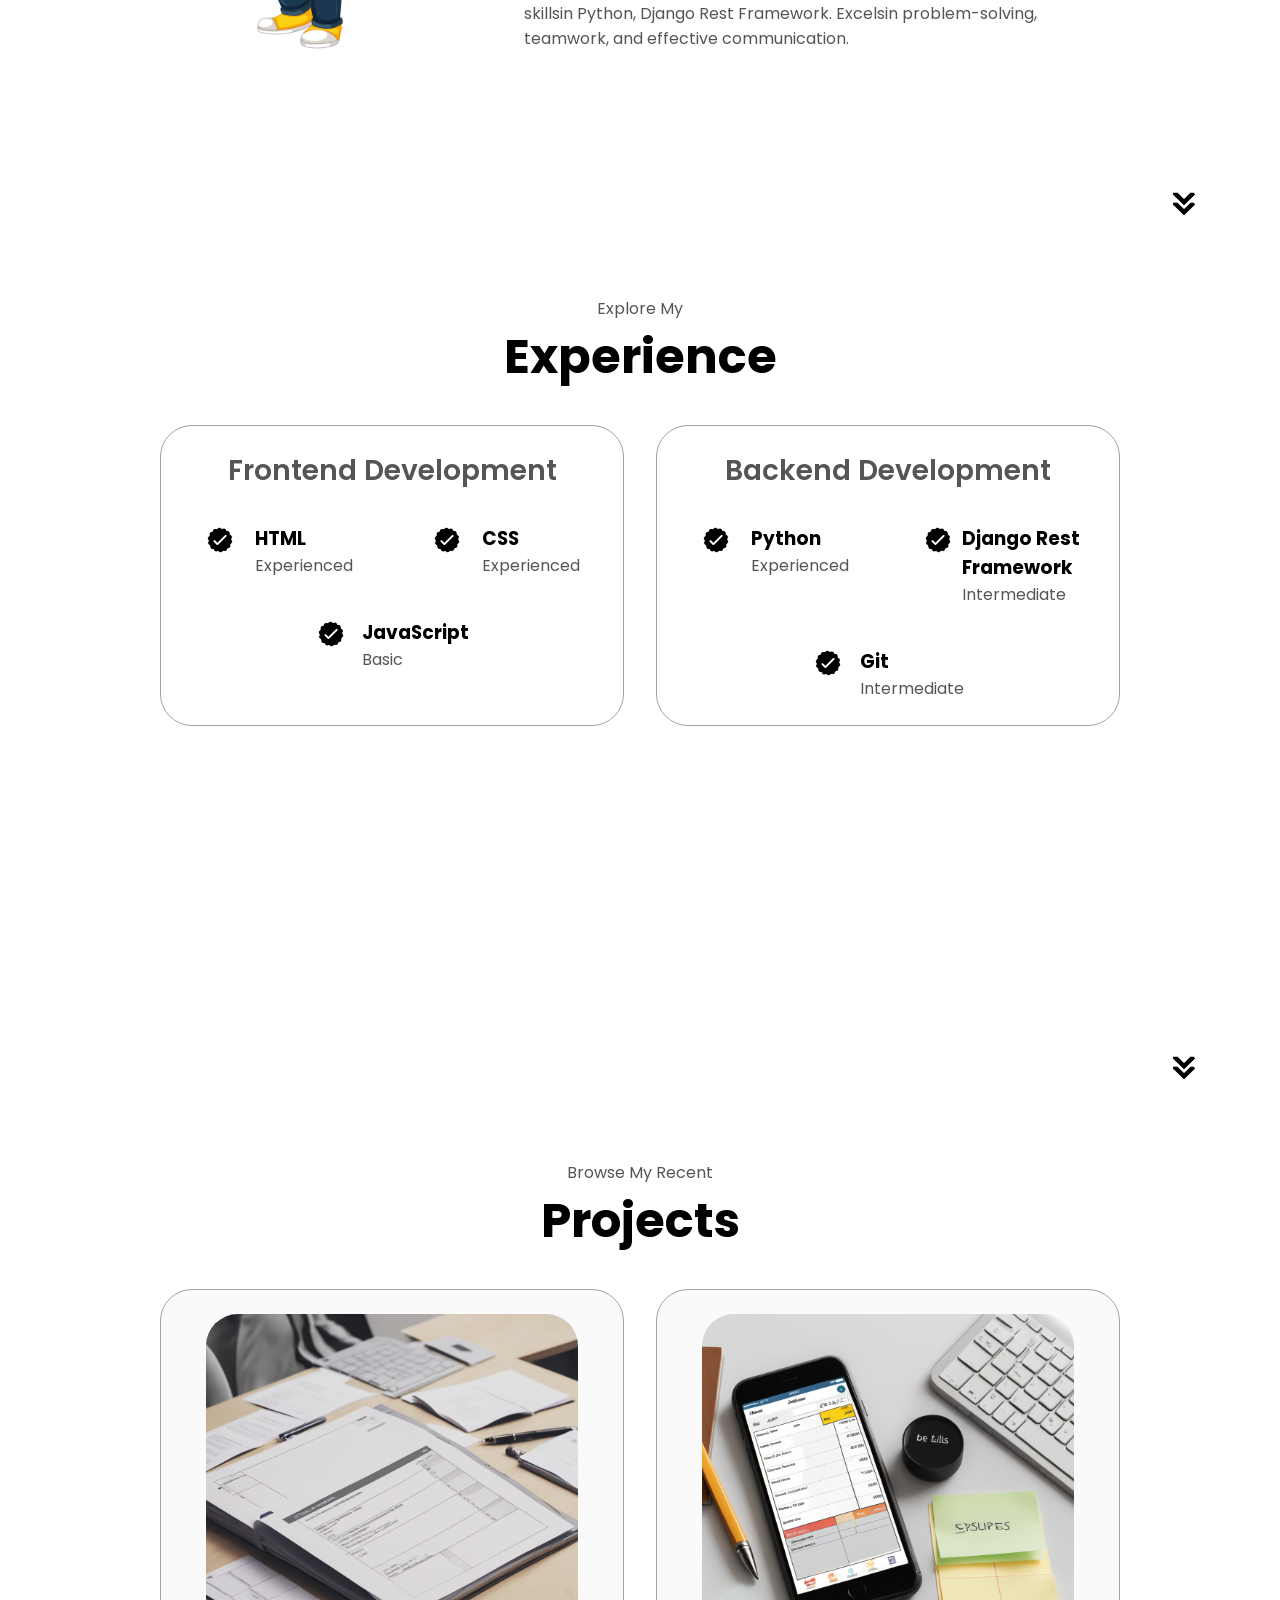
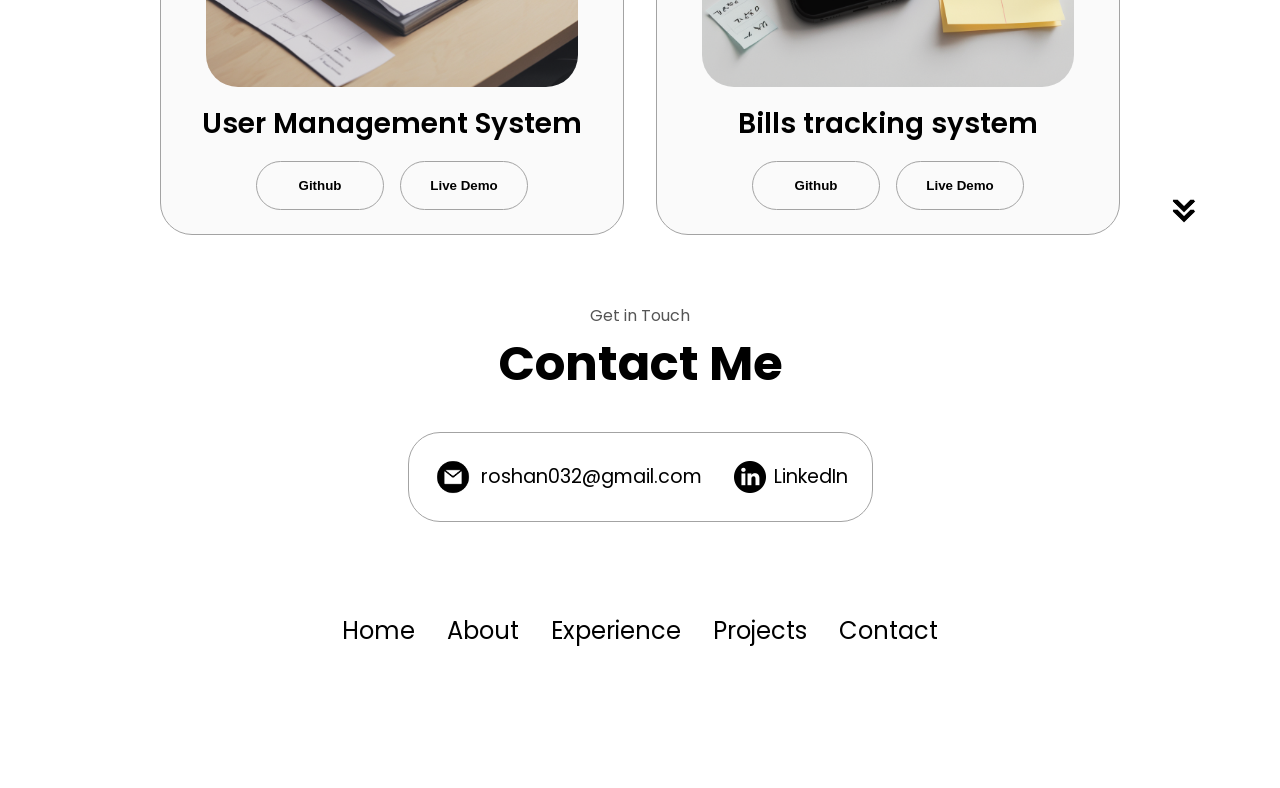
==== commit 9e155565: "updated project name" ====
--- a/index.html
+++ b/index.html
@@ -268,17 +268,17 @@
                 class="project-img"
               />
             </div>
-            <h2 class="experience-sub-title project-title">User Management</h2>
+            <h2 class="experience-sub-title project-title">User Management System</h2>
             <div class="btn-container">
               <button
                 class="btn btn-color-2 project-btn"
-                onclick="location.href='https://github.com/roshan-sk/Bill-tracking/tree/user-management-app'"
+                onclick="window.open('https://github.com/roshan-sk/Bill-tracking/tree/user-management-app','_blank')"
               >
                 Github
               </button>
               <button
                 class="btn btn-color-2 project-btn"
-                onclick="location.href='https://drive.google.com/file/d/14TXmhl8zT9KHLQF8UTpURg7Ku1aveK-c/view?usp=sharing'"
+                onclick="window.open('https://drive.google.com/file/d/14TXmhl8zT9KHLQF8UTpURg7Ku1aveK-c/view?usp=sharing','_blank')"
               >
                 Live Demo
               </button>
@@ -296,13 +296,13 @@
             <div class="btn-container">
               <button
                 class="btn btn-color-2 project-btn"
-                onclick="location.href='https://github.com/roshan-sk/Bill-tracking/tree/partial-updated-code'"
+                onclick="window.open('https://github.com/roshan-sk/Bill-tracking/tree/partial-updated-code','_blank')"
               >
                 Github
               </button>
               <button
                 class="btn btn-color-2 project-btn"
-                onclick="location.href='http://localhost:8000/bills/'"
+                onclick="window.open('http://localhost:8000/bills/','_blank')"
               >
                 Live Demo
               </button>
